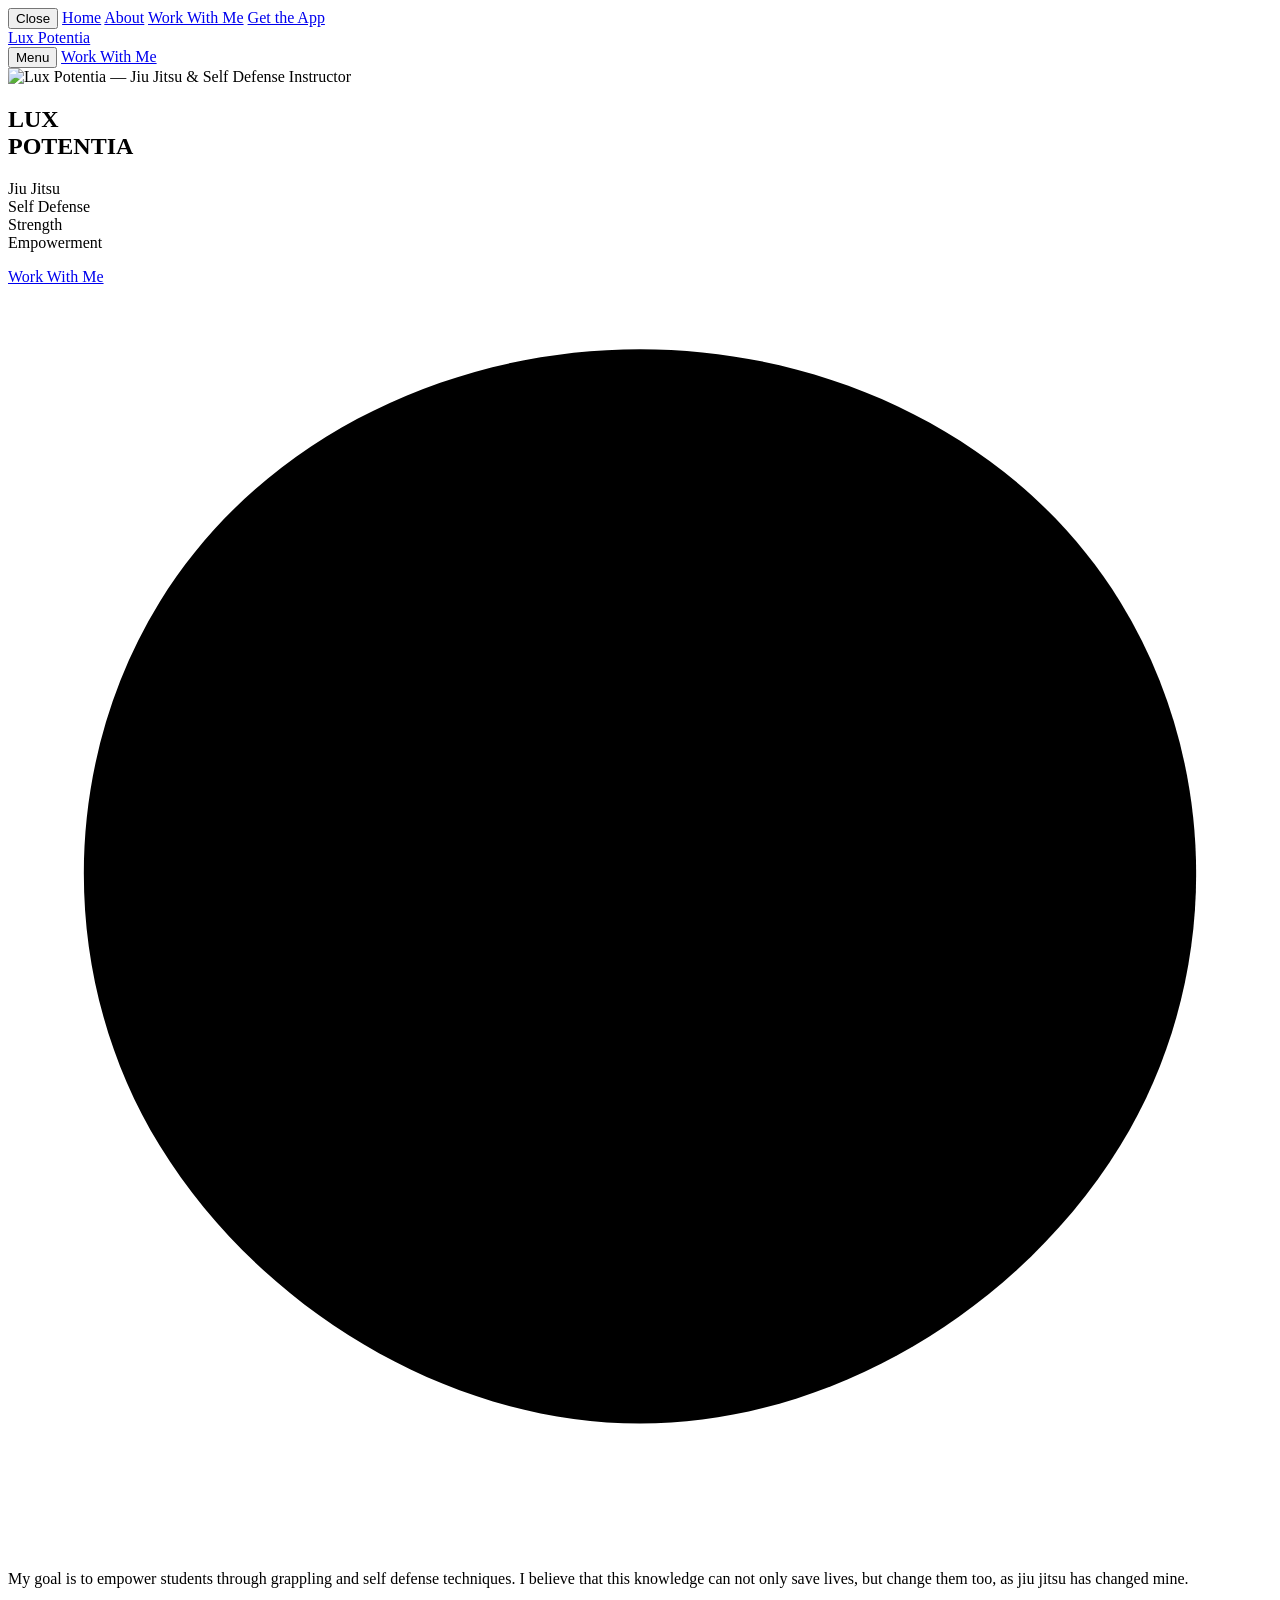
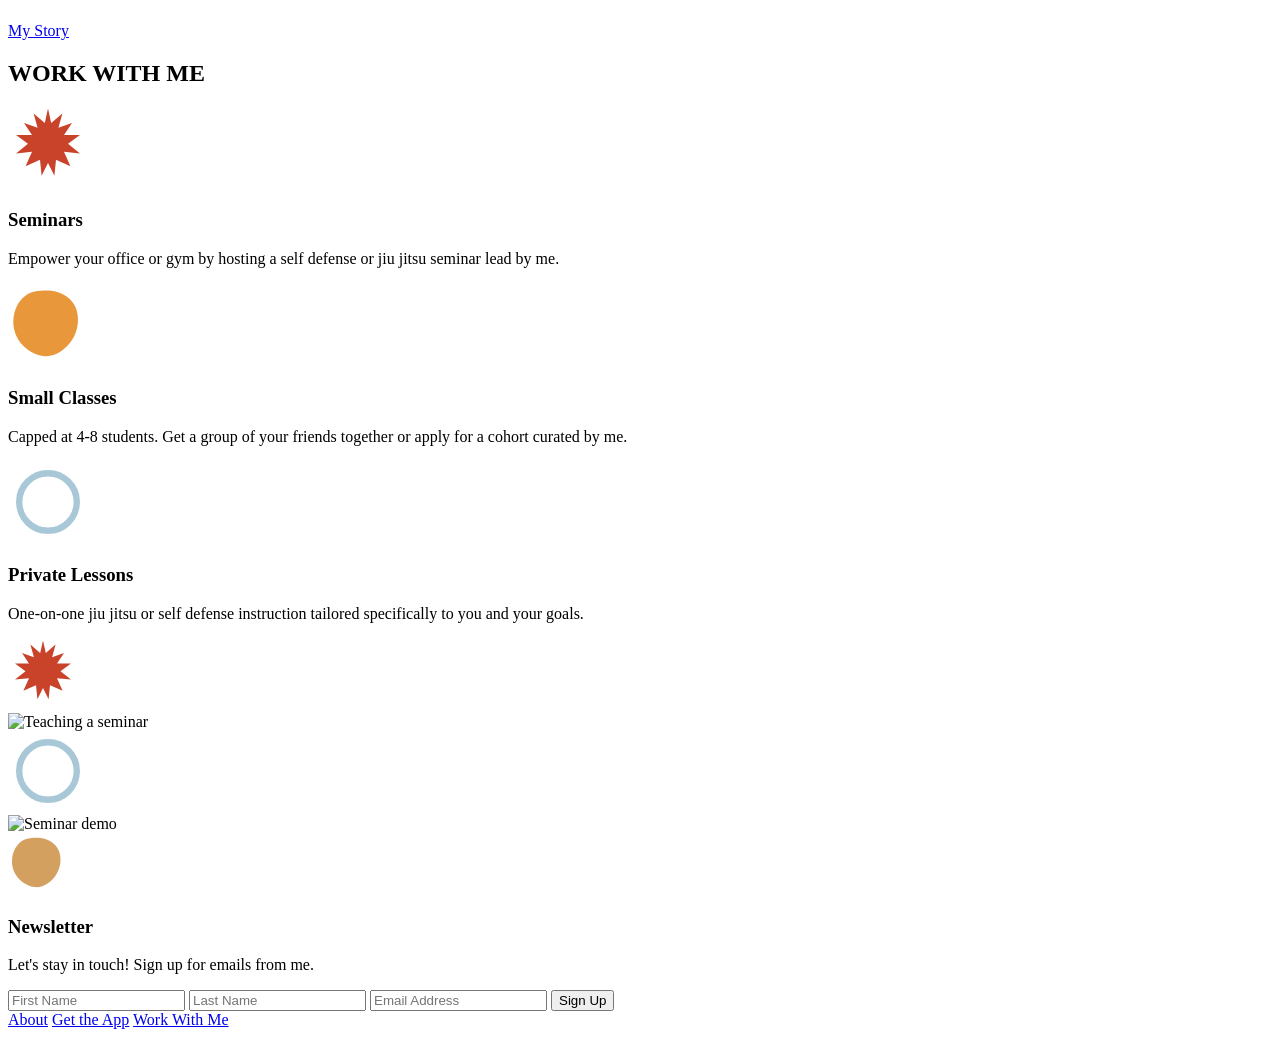
==== index.html @ b3c844bb "Add files via upload" ====
<!DOCTYPE html>
<html lang="en">
<head>
  <meta charset="UTF-8" />
  <meta name="viewport" content="width=device-width, initial-scale=1.0" />
  <title>Lux Potentia — Jiu Jitsu · Self Defense · Strength · Empowerment</title>
  <link rel="stylesheet" href="css/style.css" />
  <!-- Replace hero image src with your actual photo URL or local file path -->
</head>
<body>

  <!-- NAV OVERLAY -->
  <div class="nav-overlay" id="navOverlay">
    <button class="close-btn" onclick="toggleMenu()">Close</button>
    <a href="index.html">Home</a>
    <a href="about.html">About</a>
    <a href="work-with-me.html">Work With Me</a>
    <a href="courses.html">Get the App</a>
  </div>

  <!-- NAV -->
  <nav>
    <a class="nav-logo" href="index.html">Lux Potentia</a>
    <div class="nav-right">
      <button class="nav-menu-btn" onclick="toggleMenu()">Menu</button>
      <a class="nav-cta" href="work-with-me.html">Work With Me</a>
    </div>
  </nav>

  <div class="page-content">

    <!-- HERO -->
    <section class="hero">
      <div class="hero-image">
        <!-- Replace with your actual image. Save photo as images/hero-home.jpg -->
        <img src="images/hero-home.jpg" alt="Lux Potentia — Jiu Jitsu & Self Defense Instructor" />
      </div>
      <div class="hero-text">
        <h1 class="hero-title fade-up fade-up-delay-1">LUX<br>POTENTIA</h1>
        <p class="hero-subtitle fade-up fade-up-delay-2">
          Jiu Jitsu<br>
          Self Defense<br>
          Strength<br>
          Empowerment
        </p>
        <a href="work-with-me.html" class="btn-outline fade-up fade-up-delay-3">Work With Me</a>
      </div>
    </section>

    <!-- MISSION -->
    <section class="mission">
      <!-- Blue blob icon -->
      <svg class="mission-icon shape-blob-soft" viewBox="0 0 100 100" fill="currentColor">
        <path d="M50 5 C65 5, 80 12, 88 25 C96 38, 96 55, 88 68 C80 81, 65 90, 50 90 C35 90, 20 81, 12 68 C4 55, 4 38, 12 25 C20 12, 35 5, 50 5 Z"/>
      </svg>
      <p>My goal is to empower students through grappling and self defense techniques. I believe that this knowledge can not only save lives, but change them too, as jiu jitsu has changed mine.</p>
      <br>
      <a href="about.html" class="btn-outline btn-sm" style="margin-top:20px">My Story</a>
    </section>

    <!-- SERVICES -->
    <section class="services">
      <h2 class="section-title">WORK WITH ME</h2>
      <div class="services-grid">
        <div class="service-item">
          <!-- Red burst icon -->
          <div class="service-icon">
            <svg viewBox="0 0 100 100" fill="#c8432a" width="80" height="80">
              <path d="M50 2 L54 20 L68 8 L63 26 L80 20 L70 35 L90 35 L75 46 L90 58 L70 56 L78 74 L60 66 L58 86 L50 70 L42 86 L40 66 L22 74 L30 56 L10 58 L25 46 L10 35 L30 35 L20 20 L37 26 L32 8 L46 20 Z"/>
            </svg>
          </div>
          <h3>Seminars</h3>
          <p>Empower your office or gym by hosting a self defense or jiu jitsu seminar lead by me.</p>
        </div>
        <div class="service-item">
          <!-- Orange blob -->
          <div class="service-icon">
            <svg viewBox="0 0 100 100" fill="#e8973a" width="80" height="80">
              <path d="M50 8 C62 8, 78 15, 84 28 C90 41, 88 58, 80 70 C72 82, 58 92, 44 90 C30 88, 16 78, 10 64 C4 50, 6 32, 16 20 C26 8, 38 8, 50 8 Z"/>
            </svg>
          </div>
          <h3>Small Classes</h3>
          <p>Capped at 4-8 students. Get a group of your friends together or apply for a cohort curated by me.</p>
        </div>
        <div class="service-item">
          <!-- Blue ring -->
          <div class="service-icon">
            <svg viewBox="0 0 100 100" width="80" height="80">
              <circle cx="50" cy="50" r="36" fill="none" stroke="#a8c8d8" stroke-width="8"/>
            </svg>
          </div>
          <h3>Private Lessons</h3>
          <p>One-on-one jiu jitsu or self defense instruction tailored specifically to you and your goals.</p>
        </div>
      </div>
    </section>

    <!-- PHOTO STRIP -->
    <div class="photo-strip">
      <div class="photo-strip-item color-block color-orange">
        <svg viewBox="0 0 100 100" fill="#c8432a" width="70" height="70">
          <path d="M50 2 L54 20 L68 8 L63 26 L80 20 L70 35 L90 35 L75 46 L90 58 L70 56 L78 74 L60 66 L58 86 L50 70 L42 86 L40 66 L22 74 L30 56 L10 58 L25 46 L10 35 L30 35 L20 20 L37 26 L32 8 L46 20 Z"/>
        </svg>
      </div>
      <div class="photo-strip-item">
        <img src="images/seminar-1.jpg" alt="Teaching a seminar" />
      </div>
      <div class="photo-strip-item color-block color-red">
        <svg viewBox="0 0 100 100" width="80" height="80">
          <circle cx="50" cy="50" r="36" fill="none" stroke="#a8c8d8" stroke-width="8"/>
        </svg>
      </div>
      <div class="photo-strip-item">
        <img src="images/seminar-2.jpg" alt="Seminar demo" />
      </div>
      <div class="photo-strip-item color-block color-orange-light">
        <svg viewBox="0 0 100 100" fill="#d4a060" width="60" height="60">
          <path d="M50 8 C62 8, 78 15, 84 28 C90 41, 88 58, 80 70 C72 82, 58 92, 44 90 C30 88, 16 78, 10 64 C4 50, 6 32, 16 20 C26 8, 38 8, 50 8 Z"/>
        </svg>
      </div>
    </div>

    <!-- NEWSLETTER -->
    <div class="newsletter">
      <div class="newsletter-text">
        <h3>Newsletter</h3>
        <p>Let's stay in touch! Sign up for emails from me.</p>
      </div>
      <form class="newsletter-form" onsubmit="return false;">
        <input type="text" placeholder="First Name" />
        <input type="text" placeholder="Last Name" />
        <input type="email" placeholder="Email Address" />
        <button type="submit" class="btn-outline btn-sm">Sign Up</button>
      </form>
    </div>

    <!-- FOOTER -->
    <footer>
      <a href="about.html">About</a>
      <a href="courses.html">Get the App</a>
      <a href="work-with-me.html">Work With Me</a>
    </footer>

  </div>

  <script src="js/nav.js"></script>
</body>
</html>
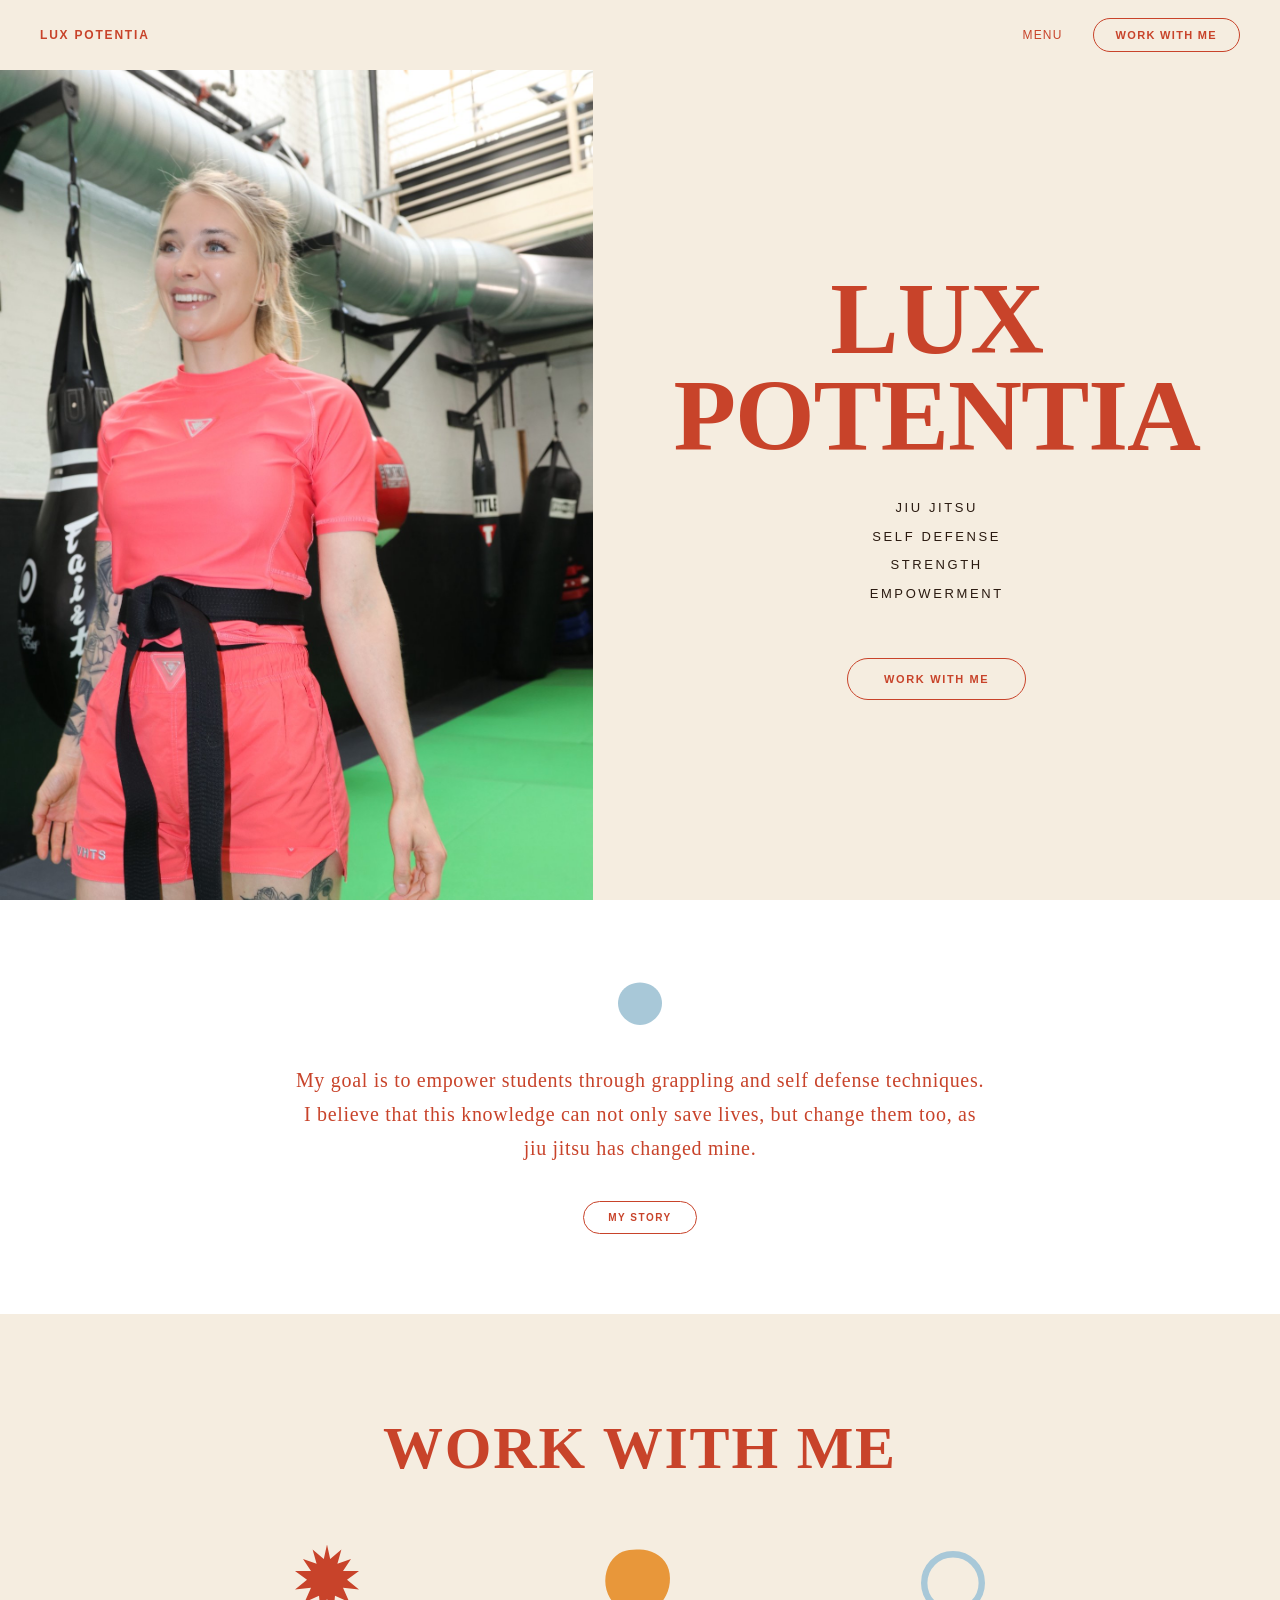
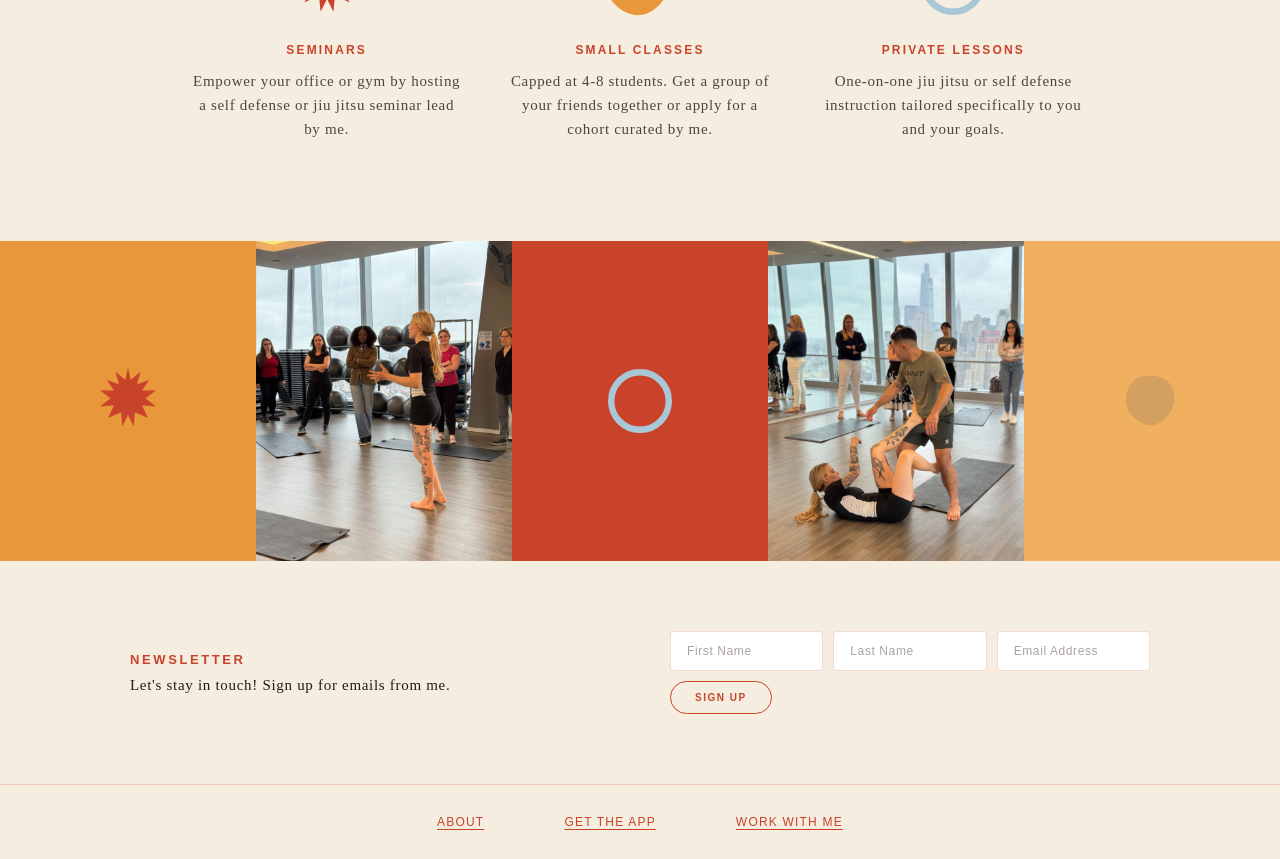
==== commit 3b0c5fba: "Add files via upload" ====
--- a/index.html
+++ b/index.html
@@ -4,7 +4,7 @@
   <meta charset="UTF-8" />
   <meta name="viewport" content="width=device-width, initial-scale=1.0" />
   <title>Lux Potentia — Jiu Jitsu · Self Defense · Strength · Empowerment</title>
-  <link rel="stylesheet" href="css/style.css" />
+  <link rel="stylesheet" href="style.css" />
   <!-- Replace hero image src with your actual photo URL or local file path -->
 </head>
 <body>
@@ -33,7 +33,7 @@
     <section class="hero">
       <div class="hero-image">
         <!-- Replace with your actual image. Save photo as images/hero-home.jpg -->
-        <img src="images/hero-home.jpg" alt="Lux Potentia — Jiu Jitsu & Self Defense Instructor" />
+        <img src="hero-home.jpg" alt="Lux Potentia — Jiu Jitsu & Self Defense Instructor" />
       </div>
       <div class="hero-text">
         <h1 class="hero-title fade-up fade-up-delay-1">LUX<br>POTENTIA</h1>
@@ -103,7 +103,7 @@
         </svg>
       </div>
       <div class="photo-strip-item">
-        <img src="images/seminar-1.jpg" alt="Teaching a seminar" />
+        <img src="seminar-1.jpg" alt="Teaching a seminar" />
       </div>
       <div class="photo-strip-item color-block color-red">
         <svg viewBox="0 0 100 100" width="80" height="80">
@@ -111,7 +111,7 @@
         </svg>
       </div>
       <div class="photo-strip-item">
-        <img src="images/seminar-2.jpg" alt="Seminar demo" />
+        <img src="seminar-2.jpg" alt="Seminar demo" />
       </div>
       <div class="photo-strip-item color-block color-orange-light">
         <svg viewBox="0 0 100 100" fill="#d4a060" width="60" height="60">
@@ -143,6 +143,6 @@
 
   </div>
 
-  <script src="js/nav.js"></script>
+  <script src="nav.js"></script>
 </body>
 </html>
--- a/style.css
+++ b/style.css
@@ -0,0 +1,845 @@
+@import url('https://fonts.googleapis.com/css2?family=Playfair+Display:wght@400;700;900&family=Cormorant+Garamond:wght@300;400;500;600&family=Josefin+Sans:wght@300;400;600&display=swap');
+
+:root {
+  --cream: #f5ede0;
+  --cream-dark: #edddc8;
+  --red: #c8432a;
+  --red-light: #d4573e;
+  --orange: #e8973a;
+  --orange-light: #f0b060;
+  --blue-soft: #a8c8d8;
+  --white: #ffffff;
+  --text-dark: #2a1a10;
+  --nav-height: 70px;
+}
+
+* {
+  margin: 0;
+  padding: 0;
+  box-sizing: border-box;
+}
+
+html {
+  scroll-behavior: smooth;
+}
+
+body {
+  background-color: var(--cream);
+  color: var(--red);
+  font-family: 'Josefin Sans', sans-serif;
+  font-size: 14px;
+  letter-spacing: 0.05em;
+  overflow-x: hidden;
+}
+
+/* ---- NAVIGATION ---- */
+nav {
+  position: fixed;
+  top: 0;
+  left: 0;
+  right: 0;
+  z-index: 1000;
+  display: flex;
+  align-items: center;
+  justify-content: space-between;
+  padding: 0 40px;
+  height: var(--nav-height);
+  background: var(--cream);
+  border-bottom: none;
+}
+
+.nav-logo {
+  font-family: 'Josefin Sans', sans-serif;
+  font-size: 12px;
+  font-weight: 600;
+  letter-spacing: 0.15em;
+  color: var(--red);
+  text-decoration: none;
+  text-transform: uppercase;
+}
+
+.nav-right {
+  display: flex;
+  align-items: center;
+  gap: 30px;
+}
+
+.nav-menu-btn {
+  font-family: 'Josefin Sans', sans-serif;
+  font-size: 12px;
+  font-weight: 400;
+  letter-spacing: 0.1em;
+  color: var(--red);
+  background: none;
+  border: none;
+  cursor: pointer;
+  text-transform: uppercase;
+}
+
+.nav-cta {
+  font-family: 'Josefin Sans', sans-serif;
+  font-size: 11px;
+  font-weight: 600;
+  letter-spacing: 0.12em;
+  color: var(--red);
+  text-decoration: none;
+  text-transform: uppercase;
+  border: 1.5px solid var(--red);
+  border-radius: 30px;
+  padding: 10px 22px;
+  transition: all 0.3s ease;
+}
+
+.nav-cta:hover {
+  background: var(--red);
+  color: var(--cream);
+}
+
+/* ---- MOBILE NAV OVERLAY ---- */
+.nav-overlay {
+  position: fixed;
+  inset: 0;
+  background: var(--red);
+  z-index: 999;
+  display: flex;
+  flex-direction: column;
+  align-items: center;
+  justify-content: center;
+  gap: 40px;
+  opacity: 0;
+  pointer-events: none;
+  transition: opacity 0.4s ease;
+}
+
+.nav-overlay.open {
+  opacity: 1;
+  pointer-events: all;
+}
+
+.nav-overlay a {
+  font-family: 'Playfair Display', serif;
+  font-size: clamp(28px, 5vw, 52px);
+  color: var(--cream);
+  text-decoration: none;
+  letter-spacing: 0.05em;
+  transition: opacity 0.2s;
+}
+
+.nav-overlay a:hover {
+  opacity: 0.7;
+}
+
+.nav-overlay .close-btn {
+  position: absolute;
+  top: 25px;
+  right: 40px;
+  font-family: 'Josefin Sans', sans-serif;
+  font-size: 12px;
+  color: var(--cream);
+  background: none;
+  border: none;
+  cursor: pointer;
+  letter-spacing: 0.1em;
+  text-transform: uppercase;
+}
+
+/* ---- PAGE WRAPPER ---- */
+.page-content {
+  padding-top: var(--nav-height);
+}
+
+/* ---- HERO SECTION ---- */
+.hero {
+  display: grid;
+  grid-template-columns: 1fr 1fr;
+  min-height: calc(100vh - var(--nav-height));
+  align-items: center;
+}
+
+.hero-image {
+  height: calc(100vh - var(--nav-height));
+  overflow: hidden;
+}
+
+.hero-image img {
+  width: 100%;
+  height: 100%;
+  object-fit: cover;
+  object-position: center top;
+}
+
+.hero-text {
+  display: flex;
+  flex-direction: column;
+  align-items: center;
+  justify-content: center;
+  padding: 60px 80px;
+  text-align: center;
+}
+
+.hero-title {
+  font-family: 'Playfair Display', serif;
+  font-size: clamp(64px, 8vw, 110px);
+  font-weight: 900;
+  color: var(--red);
+  line-height: 0.95;
+  letter-spacing: -0.01em;
+  margin-bottom: 30px;
+}
+
+.hero-subtitle {
+  font-family: 'Josefin Sans', sans-serif;
+  font-size: 13px;
+  font-weight: 300;
+  letter-spacing: 0.2em;
+  color: var(--text-dark);
+  line-height: 2.2;
+  text-transform: uppercase;
+  margin-bottom: 50px;
+}
+
+/* ---- BUTTONS ---- */
+.btn-outline {
+  display: inline-block;
+  font-family: 'Josefin Sans', sans-serif;
+  font-size: 11px;
+  font-weight: 600;
+  letter-spacing: 0.15em;
+  color: var(--red);
+  text-decoration: none;
+  text-transform: uppercase;
+  border: 1.5px solid var(--red);
+  border-radius: 30px;
+  padding: 14px 36px;
+  transition: all 0.3s ease;
+  cursor: pointer;
+  background: none;
+}
+
+.btn-outline:hover {
+  background: var(--red);
+  color: var(--cream);
+}
+
+.btn-outline.btn-sm {
+  font-size: 10px;
+  padding: 10px 24px;
+}
+
+/* ---- MISSION SECTION ---- */
+.mission {
+  background: var(--white);
+  padding: 80px 40px;
+  text-align: center;
+  position: relative;
+}
+
+.mission-icon {
+  width: 50px;
+  height: 50px;
+  margin: 0 auto 30px;
+}
+
+.mission p {
+  font-family: 'Cormorant Garamond', serif;
+  font-size: clamp(16px, 2vw, 20px);
+  font-weight: 400;
+  color: var(--red);
+  max-width: 700px;
+  margin: 0 auto;
+  line-height: 1.7;
+}
+
+.mission .btn-outline {
+  margin-top: 40px;
+}
+
+/* ---- SECTION HEADINGS ---- */
+.section-title {
+  font-family: 'Playfair Display', serif;
+  font-size: clamp(36px, 5vw, 60px);
+  font-weight: 900;
+  color: var(--red);
+  letter-spacing: 0.03em;
+  text-align: center;
+}
+
+/* ---- SERVICES SECTION ---- */
+.services {
+  padding: 100px 40px;
+}
+
+.services .section-title {
+  margin-bottom: 60px;
+}
+
+.services-grid {
+  display: grid;
+  grid-template-columns: repeat(3, 1fr);
+  gap: 40px;
+  max-width: 900px;
+  margin: 0 auto;
+  text-align: center;
+}
+
+.service-item .service-icon {
+  width: 80px;
+  height: 80px;
+  margin: 0 auto 20px;
+  display: flex;
+  align-items: center;
+  justify-content: center;
+}
+
+.service-item h3 {
+  font-family: 'Josefin Sans', sans-serif;
+  font-size: 12px;
+  font-weight: 600;
+  letter-spacing: 0.18em;
+  color: var(--red);
+  text-transform: uppercase;
+  margin-bottom: 12px;
+}
+
+.service-item p {
+  font-family: 'Cormorant Garamond', serif;
+  font-size: 15px;
+  color: var(--text-dark);
+  line-height: 1.6;
+  opacity: 0.8;
+}
+
+/* ---- PHOTO STRIP ---- */
+.photo-strip {
+  display: grid;
+  grid-template-columns: repeat(5, 1fr);
+  height: 320px;
+  overflow: hidden;
+}
+
+.photo-strip-item {
+  overflow: hidden;
+  position: relative;
+}
+
+.photo-strip-item img {
+  width: 100%;
+  height: 100%;
+  object-fit: cover;
+  transition: transform 0.5s ease;
+}
+
+.photo-strip-item:hover img {
+  transform: scale(1.05);
+}
+
+.photo-strip-item.color-block {
+  display: flex;
+  align-items: center;
+  justify-content: center;
+}
+
+.photo-strip-item.color-orange { background: var(--orange); }
+.photo-strip-item.color-orange-light { background: var(--orange-light); }
+.photo-strip-item.color-red { background: var(--red); }
+
+/* ---- NEWSLETTER ---- */
+.newsletter {
+  padding: 70px 40px;
+  display: grid;
+  grid-template-columns: 1fr 1fr;
+  align-items: center;
+  gap: 60px;
+  max-width: 1100px;
+  margin: 0 auto;
+}
+
+.newsletter-text h3 {
+  font-family: 'Josefin Sans', sans-serif;
+  font-size: 13px;
+  font-weight: 600;
+  letter-spacing: 0.2em;
+  color: var(--red);
+  text-transform: uppercase;
+  margin-bottom: 10px;
+}
+
+.newsletter-text p {
+  font-family: 'Cormorant Garamond', serif;
+  font-size: 15px;
+  color: var(--text-dark);
+}
+
+.newsletter-form {
+  display: flex;
+  gap: 10px;
+  flex-wrap: wrap;
+}
+
+.newsletter-form input {
+  flex: 1;
+  min-width: 120px;
+  background: var(--white);
+  border: 1px solid rgba(200, 67, 42, 0.2);
+  border-radius: 4px;
+  padding: 12px 16px;
+  font-family: 'Josefin Sans', sans-serif;
+  font-size: 12px;
+  letter-spacing: 0.05em;
+  color: var(--text-dark);
+  outline: none;
+}
+
+.newsletter-form input:focus {
+  border-color: var(--red);
+}
+
+.newsletter-form input::placeholder {
+  color: rgba(42, 26, 16, 0.4);
+}
+
+.newsletter-form button {
+  white-space: nowrap;
+}
+
+/* ---- FOOTER ---- */
+footer {
+  border-top: 1px solid rgba(200, 67, 42, 0.2);
+  padding: 30px 40px;
+  display: flex;
+  justify-content: center;
+  gap: 80px;
+}
+
+footer a {
+  font-family: 'Josefin Sans', sans-serif;
+  font-size: 12px;
+  font-weight: 400;
+  letter-spacing: 0.1em;
+  color: var(--red);
+  text-decoration: underline;
+  text-underline-offset: 3px;
+  text-transform: uppercase;
+}
+
+footer a:hover {
+  opacity: 0.7;
+}
+
+/* ---- ABOUT PAGE ---- */
+.about-hero {
+  display: grid;
+  grid-template-columns: 1fr 1fr;
+  min-height: 85vh;
+  align-items: start;
+  padding-top: 60px;
+}
+
+.about-text-col {
+  padding: 60px 80px 60px 60px;
+  text-align: center;
+}
+
+.about-image-col {
+  position: relative;
+}
+
+.about-image-col img {
+  width: 100%;
+  height: 85vh;
+  object-fit: cover;
+  object-position: center top;
+}
+
+.about-text-col .section-title {
+  margin-bottom: 40px;
+}
+
+.story-block {
+  margin-bottom: 60px;
+}
+
+.story-block p {
+  font-family: 'Cormorant Garamond', serif;
+  font-size: 15px;
+  color: var(--red);
+  line-height: 1.85;
+  font-style: italic;
+}
+
+.shape-divider {
+  width: 40px;
+  height: 40px;
+  margin: 40px auto;
+  display: block;
+}
+
+/* ---- WORK WITH ME PAGE ---- */
+.work-hero {
+  display: grid;
+  grid-template-columns: 1fr 1fr;
+  min-height: 80vh;
+  align-items: center;
+}
+
+.work-hero-text {
+  padding: 60px 80px;
+}
+
+.work-hero-text .section-title {
+  text-align: left;
+  margin-bottom: 30px;
+}
+
+.work-services-list {
+  list-style: none;
+  font-family: 'Josefin Sans', sans-serif;
+  font-size: 13px;
+  font-weight: 400;
+  letter-spacing: 0.15em;
+  color: var(--red);
+  text-transform: uppercase;
+  line-height: 2.5;
+}
+
+.work-hero-image img {
+  width: 100%;
+  height: 80vh;
+  object-fit: cover;
+  object-position: center top;
+}
+
+.services-cards {
+  padding: 80px 60px;
+  display: grid;
+  grid-template-columns: repeat(3, 1fr);
+  gap: 24px;
+  max-width: 1100px;
+  margin: 0 auto;
+}
+
+.service-card {
+  background: var(--white);
+  border-radius: 4px;
+  padding: 50px 40px;
+  text-align: center;
+  display: flex;
+  flex-direction: column;
+  align-items: center;
+}
+
+.service-card .card-icon {
+  width: 50px;
+  height: 50px;
+  margin-bottom: 24px;
+}
+
+.service-card h3 {
+  font-family: 'Josefin Sans', sans-serif;
+  font-size: 13px;
+  font-weight: 600;
+  letter-spacing: 0.2em;
+  color: var(--red);
+  text-transform: uppercase;
+  margin-bottom: 20px;
+}
+
+.service-card p {
+  font-family: 'Cormorant Garamond', serif;
+  font-size: 16px;
+  color: var(--text-dark);
+  line-height: 1.7;
+  margin-bottom: 30px;
+  flex-grow: 1;
+}
+
+/* ---- FORM PAGES ---- */
+.form-page {
+  display: grid;
+  grid-template-columns: 1fr 1fr;
+  min-height: calc(100vh - var(--nav-height));
+  align-items: start;
+}
+
+.form-col {
+  padding: 80px 60px;
+}
+
+.form-col .section-title {
+  text-align: left;
+  margin-bottom: 16px;
+  font-size: clamp(28px, 4vw, 50px);
+}
+
+.form-subtitle {
+  font-family: 'Josefin Sans', sans-serif;
+  font-size: 12px;
+  font-weight: 300;
+  letter-spacing: 0.15em;
+  color: var(--red);
+  text-transform: uppercase;
+  line-height: 2;
+  margin-bottom: 40px;
+}
+
+.form-col p.form-desc {
+  font-family: 'Cormorant Garamond', serif;
+  font-size: 15px;
+  color: var(--text-dark);
+  line-height: 1.8;
+  margin-bottom: 40px;
+}
+
+.form-image-col {
+  padding: 80px 60px 80px 0;
+  display: flex;
+  flex-direction: column;
+  gap: 20px;
+  align-items: flex-end;
+}
+
+.form-image-col img {
+  width: 100%;
+  max-width: 400px;
+  height: auto;
+  object-fit: cover;
+}
+
+.form-image-col img.rounded {
+  border-radius: 200px 200px 0 0;
+}
+
+/* ---- FORMS ---- */
+.contact-form {
+  display: flex;
+  flex-direction: column;
+  gap: 16px;
+}
+
+.form-row {
+  display: grid;
+  grid-template-columns: 1fr 1fr;
+  gap: 16px;
+}
+
+.form-group {
+  display: flex;
+  flex-direction: column;
+  gap: 6px;
+}
+
+.form-group label {
+  font-family: 'Josefin Sans', sans-serif;
+  font-size: 11px;
+  font-weight: 600;
+  letter-spacing: 0.1em;
+  color: var(--red);
+  text-transform: uppercase;
+}
+
+.form-group label span {
+  font-size: 9px;
+  opacity: 0.7;
+  margin-left: 4px;
+}
+
+.form-group input,
+.form-group textarea,
+.form-group select {
+  background: rgba(255,255,255,0.6);
+  border: 1px solid rgba(200, 67, 42, 0.25);
+  border-radius: 3px;
+  padding: 12px 14px;
+  font-family: 'Josefin Sans', sans-serif;
+  font-size: 12px;
+  letter-spacing: 0.04em;
+  color: var(--text-dark);
+  outline: none;
+  transition: border-color 0.2s;
+}
+
+.form-group input:focus,
+.form-group textarea:focus {
+  border-color: var(--red);
+}
+
+.form-group textarea {
+  resize: vertical;
+  min-height: 100px;
+}
+
+.form-check {
+  display: flex;
+  align-items: center;
+  gap: 10px;
+  font-family: 'Josefin Sans', sans-serif;
+  font-size: 11px;
+  letter-spacing: 0.06em;
+  color: var(--text-dark);
+}
+
+.form-check input[type="checkbox"] {
+  accent-color: var(--red);
+  width: 14px;
+  height: 14px;
+}
+
+/* ---- MENTORSHIP PAGE ---- */
+.mentorship-hero {
+  background: var(--red);
+  padding: 100px 60px 80px;
+  text-align: center;
+}
+
+.mentorship-hero .section-title {
+  color: var(--cream);
+  margin-bottom: 12px;
+}
+
+.mentorship-tagline {
+  font-family: 'Josefin Sans', sans-serif;
+  font-size: 12px;
+  font-weight: 300;
+  letter-spacing: 0.25em;
+  color: var(--cream);
+  opacity: 0.8;
+  text-transform: uppercase;
+}
+
+.mentorship-body {
+  display: grid;
+  grid-template-columns: 1fr 1fr;
+  padding: 80px 60px;
+  gap: 80px;
+  align-items: start;
+}
+
+.mentorship-body .form-col {
+  padding: 0;
+}
+
+.mentorship-desc p {
+  font-family: 'Cormorant Garamond', serif;
+  font-size: 16px;
+  color: var(--text-dark);
+  line-height: 1.85;
+  margin-bottom: 20px;
+}
+
+.mentorship-desc .highlight {
+  font-family: 'Josefin Sans', sans-serif;
+  font-size: 12px;
+  font-weight: 600;
+  letter-spacing: 0.1em;
+  color: var(--red);
+  text-transform: uppercase;
+  margin-top: 30px;
+  display: block;
+}
+
+.mentorship-image {
+  width: 100%;
+  max-width: 360px;
+  aspect-ratio: 3/4;
+  object-fit: cover;
+  object-position: top;
+  margin-top: 40px;
+}
+
+/* ---- DECORATIVE SVG SHAPES ---- */
+.shape-burst { color: var(--red); }
+.shape-blob { color: var(--orange); }
+.shape-ring { color: var(--blue-soft); }
+.shape-blob-soft { color: var(--blue-soft); }
+
+/* ---- ANIMATIONS ---- */
+@keyframes fadeUp {
+  from { opacity: 0; transform: translateY(30px); }
+  to { opacity: 1; transform: translateY(0); }
+}
+
+.fade-up {
+  animation: fadeUp 0.8s ease forwards;
+}
+
+.fade-up-delay-1 { animation-delay: 0.1s; opacity: 0; }
+.fade-up-delay-2 { animation-delay: 0.25s; opacity: 0; }
+.fade-up-delay-3 { animation-delay: 0.4s; opacity: 0; }
+
+/* ---- RESPONSIVE ---- */
+@media (max-width: 900px) {
+  .hero,
+  .about-hero,
+  .work-hero,
+  .form-page,
+  .mentorship-body {
+    grid-template-columns: 1fr;
+  }
+
+  .hero-image,
+  .about-image-col img,
+  .work-hero-image img {
+    height: 60vw;
+    max-height: 400px;
+  }
+
+  .hero-text,
+  .about-text-col,
+  .work-hero-text {
+    padding: 50px 30px;
+  }
+
+  .services-grid {
+    grid-template-columns: 1fr;
+    max-width: 340px;
+  }
+
+  .services-cards {
+    grid-template-columns: 1fr;
+    padding: 40px 24px;
+  }
+
+  .photo-strip {
+    grid-template-columns: repeat(3, 1fr);
+    height: 200px;
+  }
+
+  .photo-strip-item:nth-child(4),
+  .photo-strip-item:nth-child(5) {
+    display: none;
+  }
+
+  .newsletter {
+    grid-template-columns: 1fr;
+    gap: 30px;
+    padding: 50px 24px;
+  }
+
+  footer {
+    gap: 30px;
+    flex-wrap: wrap;
+    justify-content: center;
+  }
+
+  nav {
+    padding: 0 20px;
+  }
+
+  .form-col {
+    padding: 50px 24px;
+  }
+
+  .form-image-col {
+    padding: 0 24px 50px;
+    align-items: center;
+  }
+
+  .form-row {
+    grid-template-columns: 1fr;
+  }
+
+  .mentorship-body {
+    padding: 50px 24px;
+    gap: 40px;
+  }
+}
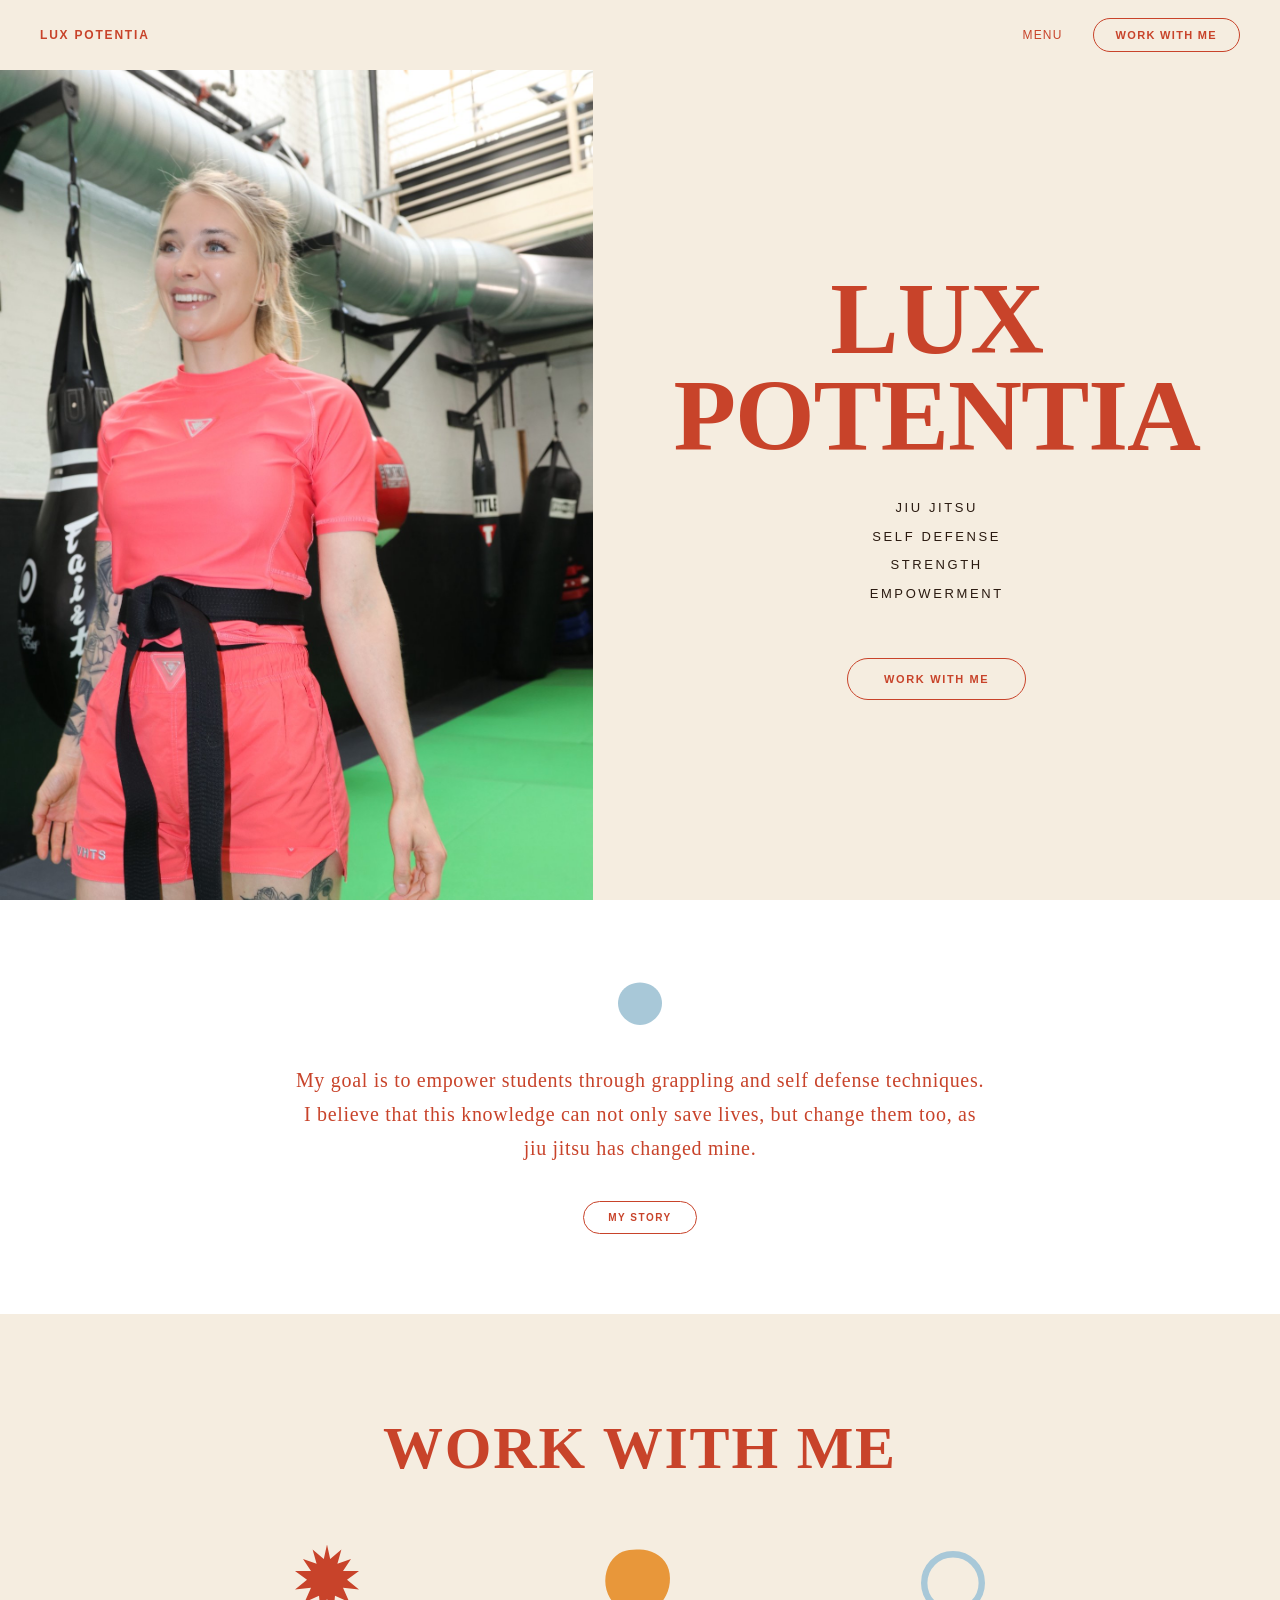
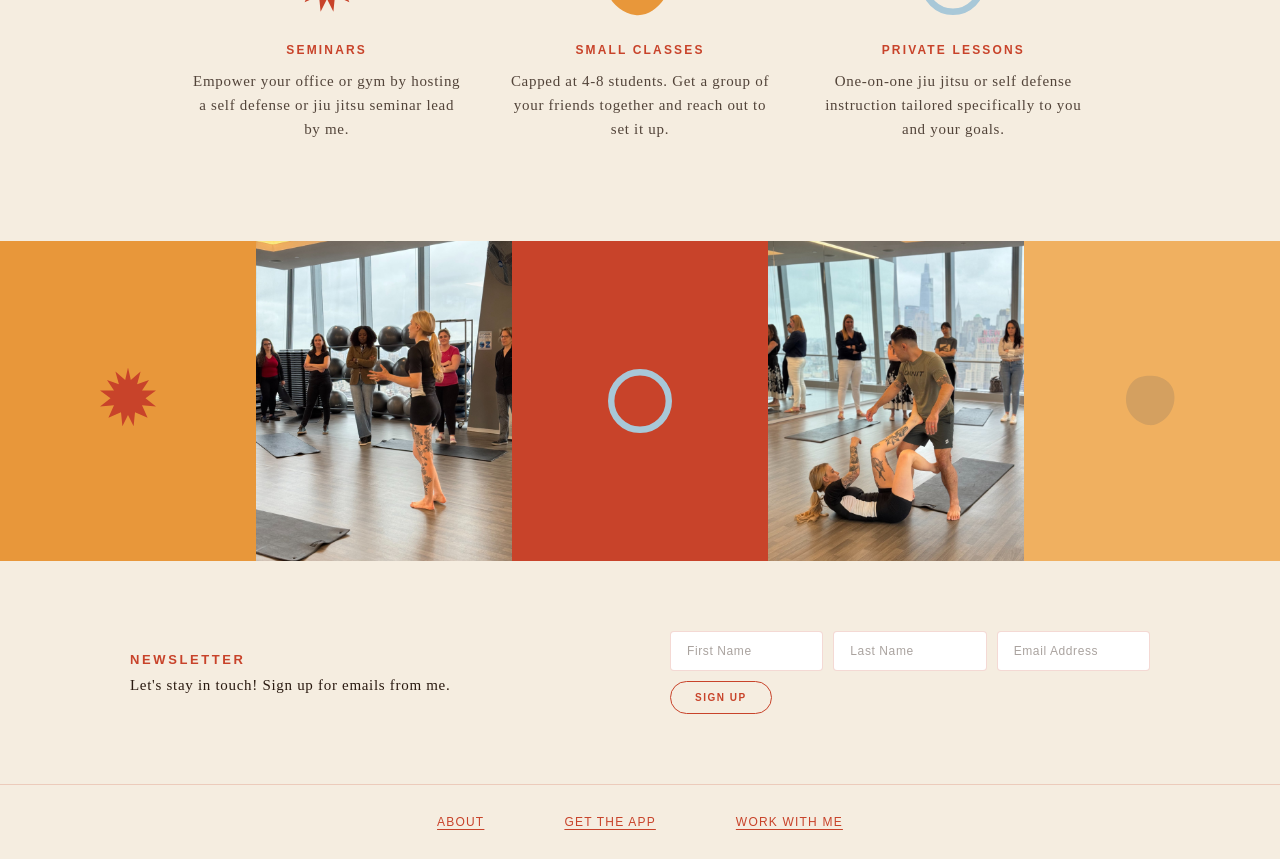
==== commit ff8135d8: "Add files via upload" ====
--- a/index.html
+++ b/index.html
@@ -62,7 +62,7 @@
     <section class="services">
       <h2 class="section-title">WORK WITH ME</h2>
       <div class="services-grid">
-        <div class="service-item">
+        <a class="service-item" href="seminars.html" style="text-decoration:none;">
           <!-- Red burst icon -->
           <div class="service-icon">
             <svg viewBox="0 0 100 100" fill="#c8432a" width="80" height="80">
@@ -71,8 +71,8 @@
           </div>
           <h3>Seminars</h3>
           <p>Empower your office or gym by hosting a self defense or jiu jitsu seminar lead by me.</p>
-        </div>
-        <div class="service-item">
+        </a>
+        <a class="service-item" href="semiprivate.html" style="text-decoration:none;">
           <!-- Orange blob -->
           <div class="service-icon">
             <svg viewBox="0 0 100 100" fill="#e8973a" width="80" height="80">
@@ -80,9 +80,9 @@
             </svg>
           </div>
           <h3>Small Classes</h3>
-          <p>Capped at 4-8 students. Get a group of your friends together or apply for a cohort curated by me.</p>
-        </div>
-        <div class="service-item">
+          <p>Capped at 4-8 students. Get a group of your friends together and reach out to set it up.</p>
+        </a>
+        <a class="service-item" href="book-session.html" style="text-decoration:none;">
           <!-- Blue ring -->
           <div class="service-icon">
             <svg viewBox="0 0 100 100" width="80" height="80">
@@ -91,7 +91,7 @@
           </div>
           <h3>Private Lessons</h3>
           <p>One-on-one jiu jitsu or self defense instruction tailored specifically to you and your goals.</p>
-        </div>
+        </a>
       </div>
     </section>
 
